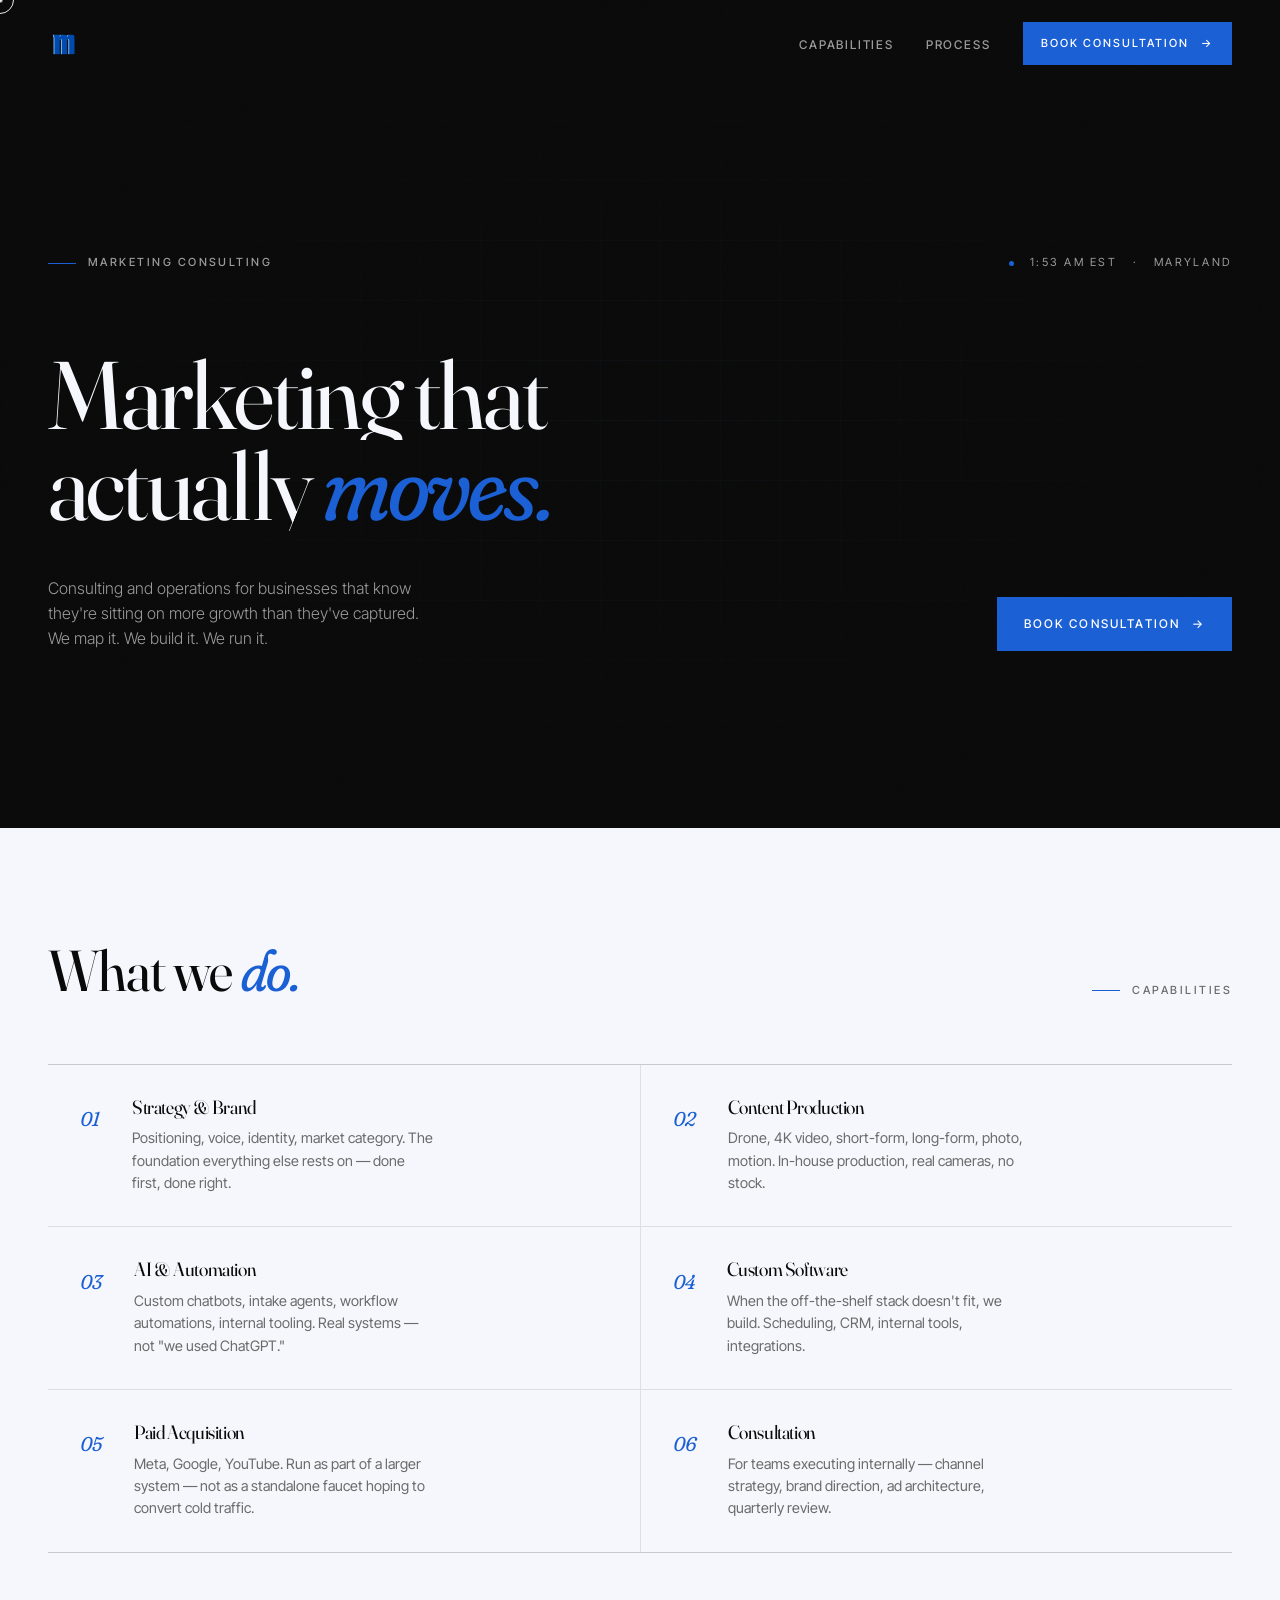
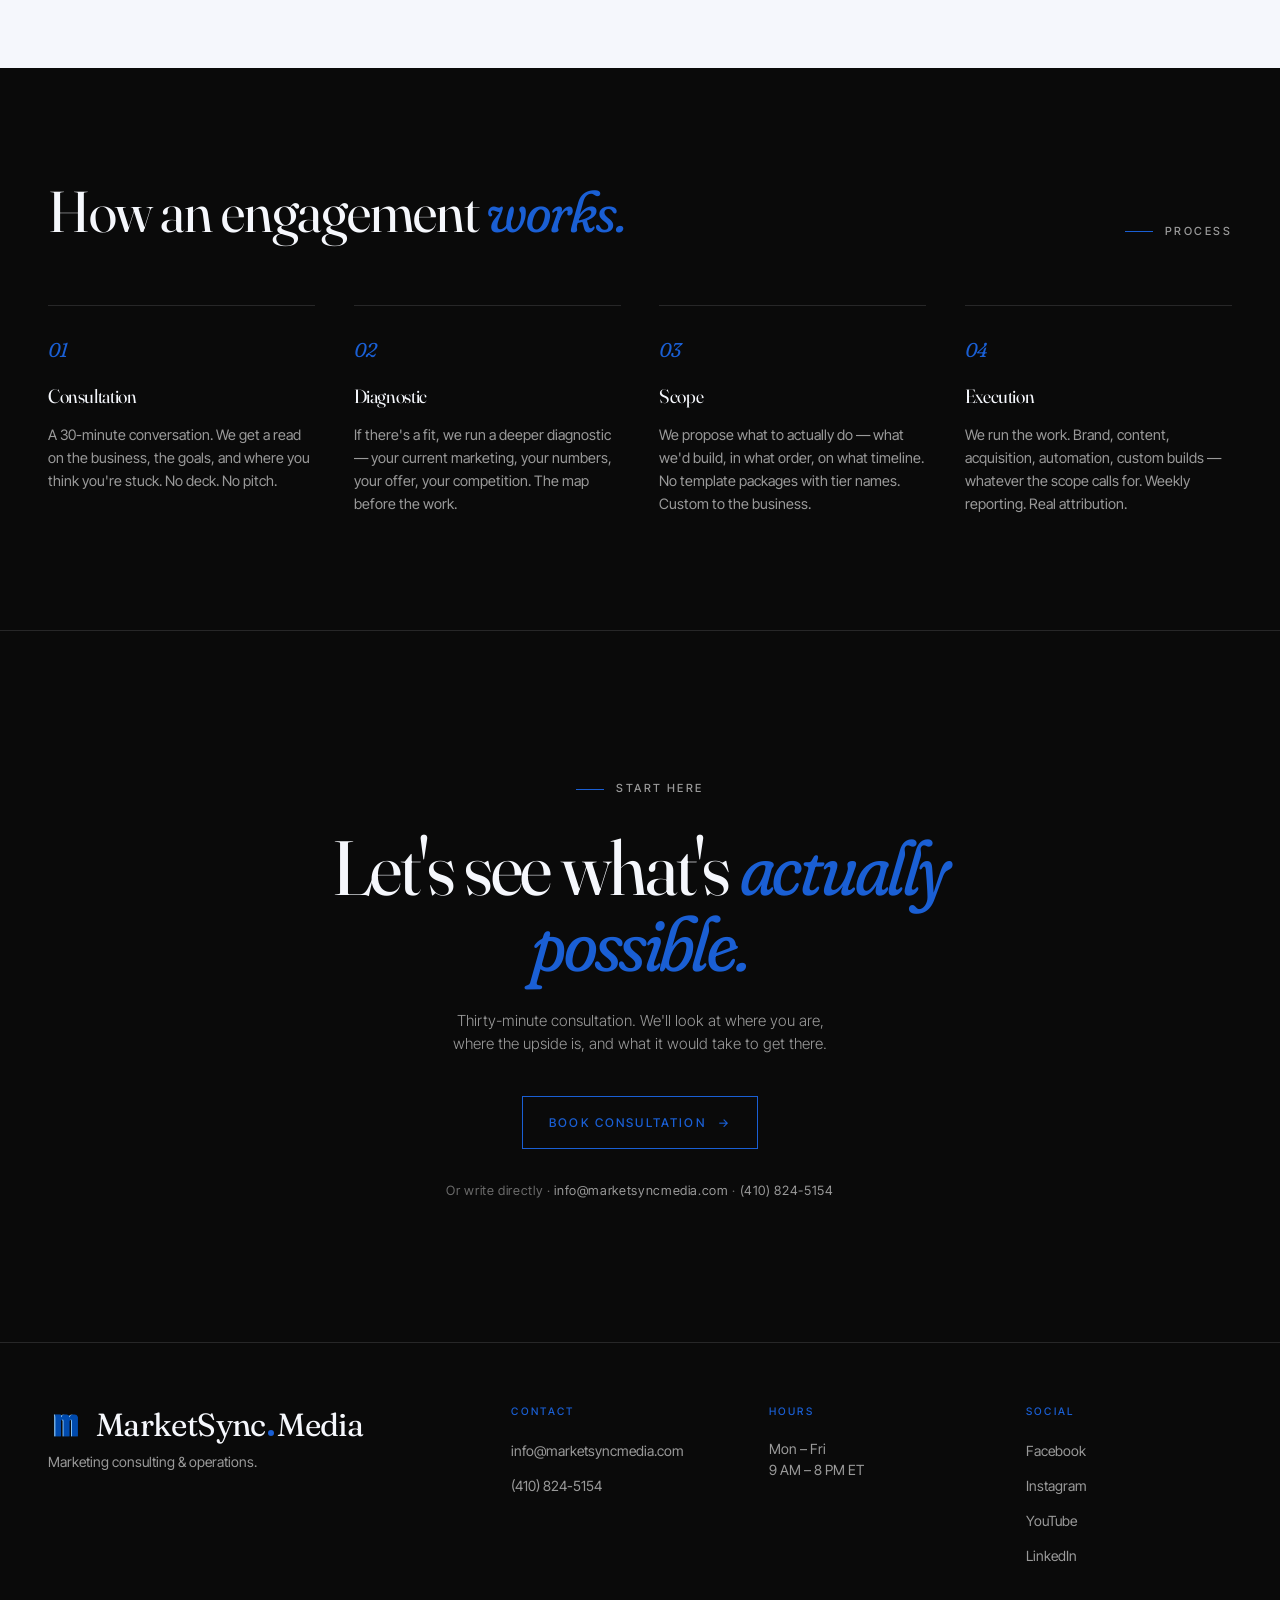
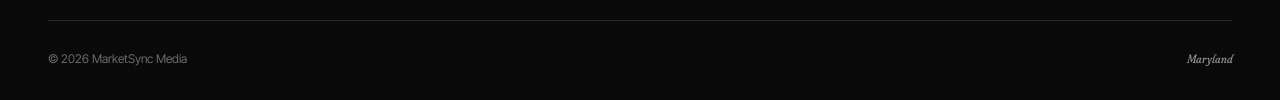
==== index.html @ 50beb219 "Initial commit" ====
<!DOCTYPE html>
<html lang="en">
<head>
  <meta charset="UTF-8">
  <meta name="viewport" content="width=device-width, initial-scale=1.0">
  <title>MarketSync Media — Marketing Consulting</title>
  <meta name="description" content="MarketSync Media — marketing consulting for businesses ready to scale. Brand, content, acquisition, AI systems, and custom builds.">

  <meta property="og:title" content="MarketSync Media">
  <meta property="og:description" content="Marketing consulting for businesses ready to scale.">
  <meta property="og:type" content="website">

  <link rel="icon" type="image/png" href="images/logo-m.png">

  <link rel="stylesheet" href="css/style.css">
</head>
<body>

  <div class="cursor-dot" aria-hidden="true"></div>
  <div class="cursor-ring" aria-hidden="true"></div>
  <div class="grain" aria-hidden="true"></div>

  <nav class="site-nav">
    <a href="index.html" class="nav-wordmark" aria-label="MarketSync Media">
      <img src="images/logo-m.png" alt="" class="nav-logo-mark" width="36" height="36">
    </a>

    <ul class="nav-links">
      <li><a href="#capabilities">Capabilities</a></li>
      <li><a href="#process">Process</a></li>
      <li><a href="book.html" class="btn btn--primary nav-cta">Book Consultation <span class="arrow">→</span></a></li>
    </ul>

    <button class="nav-hamburger" aria-label="Open menu"><span></span><span></span></button>
  </nav>

  <div class="mobile-menu">
    <ul class="mobile-menu-links">
      <li><a href="#capabilities">Capabilities</a></li>
      <li><a href="#process">Process</a></li>
      <li><a href="book.html">Book Consultation</a></li>
    </ul>
    <div class="mobile-menu-footer">
      info@marketsyncmedia.com · (410) 824-5154
    </div>
  </div>

  <!-- ───── HERO ───── -->
  <header class="hero section--ink">
    <div class="hero-grid-bg"></div>

    <div class="container">
      <div class="hero-top">
        <span class="eyebrow"><span class="dash"></span>Marketing Consulting</span>
        <span class="hero-meta">
          <span class="dot"></span>
          <span data-live-time>—</span>
          <span>·</span>
          <span>Maryland</span>
        </span>
      </div>

      <div class="hero-content">
        <h1>
          <span class="line"><span class="line-inner">Marketing that</span></span>
          <span class="line"><span class="line-inner">actually <em>moves.</em></span></span>
        </h1>

        <div class="hero-bottom">
          <p class="hero-lede">
            Consulting and operations for businesses that know they're sitting on more growth than they've captured. We map it. We build it. We run it.
          </p>
          <a href="book.html" class="btn btn--primary">Book Consultation <span class="arrow">→</span></a>
        </div>
      </div>
    </div>
  </header>

  <!-- ───── CAPABILITIES ───── -->
  <section class="section--paper capabilities" id="capabilities">
    <div class="container">
      <div class="cap-head reveal">
        <h2>What we <em>do.</em></h2>
        <span class="eyebrow"><span class="dash"></span>Capabilities</span>
      </div>

      <div class="cap-list-paper reveal-stagger">

        <article class="cap-row-paper">
          <span class="cap-num-paper">01</span>
          <div class="cap-content-paper">
            <h3>Strategy &amp; Brand</h3>
            <p>Positioning, voice, identity, market category. The foundation everything else rests on — done first, done right.</p>
          </div>
        </article>

        <article class="cap-row-paper">
          <span class="cap-num-paper">02</span>
          <div class="cap-content-paper">
            <h3>Content Production</h3>
            <p>Drone, 4K video, short-form, long-form, photo, motion. In-house production, real cameras, no stock.</p>
          </div>
        </article>

        <article class="cap-row-paper">
          <span class="cap-num-paper">03</span>
          <div class="cap-content-paper">
            <h3>AI &amp; Automation</h3>
            <p>Custom chatbots, intake agents, workflow automations, internal tooling. Real systems — not "we used ChatGPT."</p>
          </div>
        </article>

        <article class="cap-row-paper">
          <span class="cap-num-paper">04</span>
          <div class="cap-content-paper">
            <h3>Custom Software</h3>
            <p>When the off-the-shelf stack doesn't fit, we build. Scheduling, CRM, internal tools, integrations.</p>
          </div>
        </article>

        <article class="cap-row-paper">
          <span class="cap-num-paper">05</span>
          <div class="cap-content-paper">
            <h3>Paid Acquisition</h3>
            <p>Meta, Google, YouTube. Run as part of a larger system — not as a standalone faucet hoping to convert cold traffic.</p>
          </div>
        </article>

        <article class="cap-row-paper">
          <span class="cap-num-paper">06</span>
          <div class="cap-content-paper">
            <h3>Consultation</h3>
            <p>For teams executing internally — channel strategy, brand direction, ad architecture, quarterly review.</p>
          </div>
        </article>

      </div>
    </div>
  </section>

  <!-- ───── PROCESS ───── -->
  <section class="section--ink process" id="process">
    <div class="container">
      <div class="proof-head reveal">
        <h2>How an engagement <em>works.</em></h2>
        <span class="eyebrow"><span class="dash"></span>Process</span>
      </div>

      <div class="process-grid reveal-stagger">

        <article class="process-step">
          <span class="process-num">01</span>
          <h3>Consultation</h3>
          <p>A 30-minute conversation. We get a read on the business, the goals, and where you think you're stuck. No deck. No pitch.</p>
        </article>

        <article class="process-step">
          <span class="process-num">02</span>
          <h3>Diagnostic</h3>
          <p>If there's a fit, we run a deeper diagnostic — your current marketing, your numbers, your offer, your competition. The map before the work.</p>
        </article>

        <article class="process-step">
          <span class="process-num">03</span>
          <h3>Scope</h3>
          <p>We propose what to actually do — what we'd build, in what order, on what timeline. No template packages with tier names. Custom to the business.</p>
        </article>

        <article class="process-step">
          <span class="process-num">04</span>
          <h3>Execution</h3>
          <p>We run the work. Brand, content, acquisition, automation, custom builds — whatever the scope calls for. Weekly reporting. Real attribution.</p>
        </article>

      </div>
    </div>
  </section>

  <!-- ───── CLOSING CTA ───── -->
  <section class="section--ink closing">
    <div class="container reveal">
      <div class="closing-eyebrow">
        <span class="eyebrow"><span class="dash"></span>Start Here</span>
      </div>
      <h2>Let's see what's <em>actually possible.</em></h2>
      <p>Thirty-minute consultation. We'll look at where you are, where the upside is, and what it would take to get there.</p>
      <a href="book.html" class="btn btn--ghost">Book Consultation <span class="arrow">→</span></a>
      <div class="closing-meta">
        Or write directly · <a href="mailto:info@marketsyncmedia.com">info@marketsyncmedia.com</a> · <a href="tel:+14108245154">(410) 824-5154</a>
      </div>
    </div>
  </section>

  <!-- ───── FOOTER ───── -->
  <footer class="site-footer">
    <div class="container">
      <div class="footer-grid">
        <div class="footer-col">
          <div class="footer-brand">
            <img src="images/logo-m.png" alt="" class="footer-logo-mark" width="36" height="36">
            <div class="footer-name">MarketSync<span class="dot"></span>Media</div>
          </div>
          <p class="footer-tag">Marketing consulting &amp; operations.</p>
        </div>

        <div class="footer-col">
          <h4>Contact</h4>
          <ul>
            <li><a href="mailto:info@marketsyncmedia.com">info@marketsyncmedia.com</a></li>
            <li><a href="tel:+14108245154">(410) 824-5154</a></li>
          </ul>
        </div>

        <div class="footer-col">
          <h4>Hours</h4>
          <ul>
            <li><p>Mon – Fri<br>9 AM – 8 PM ET</p></li>
          </ul>
        </div>

        <div class="footer-col">
          <h4>Social</h4>
          <ul>
            <li><a href="https://www.facebook.com/MarketSyncMedia" target="_blank" rel="noopener">Facebook</a></li>
            <li><a href="http://instagram.com/marketsyncmedia/" target="_blank" rel="noopener">Instagram</a></li>
            <li><a href="https://www.youtube.com/@MarketSync" target="_blank" rel="noopener">YouTube</a></li>
            <li><a href="https://www.linkedin.com/company/marketsync-media" target="_blank" rel="noopener">LinkedIn</a></li>
          </ul>
        </div>
      </div>

      <div class="footer-bottom">
        <div>© 2026 MarketSync Media</div>
        <div class="right">Maryland</div>
      </div>
    </div>
  </footer>

  <script src="js/main.js"></script>
</body>
</html>
---- css/style.css ----
@import url('https://fonts.googleapis.com/css2?family=Fraunces:ital,opsz,wght@0,9..144,300..700;1,9..144,300..700&family=Inter+Tight:wght@300;400;500;600&display=swap');

:root {
  --ink: #0a0a0a;
  --ink-soft: #0f1628;
  --paper: #f5f7fc;
  --bone: #e3eaf5;
  --accent: #1a5fd4;
  --accent-bright: #6eb5ff;
  --accent-deep: #0d2d6b;
  --text-inverse: #f5f7fc;
  --text-muted: #9a9a9a;
  --text-soft: #6b6b6b;
  --line: rgba(245, 247, 252, 0.12);
  --line-paper: rgba(15, 15, 15, 0.1);

  --font-display: 'Fraunces', serif;
  --font-body: 'Inter Tight', system-ui, sans-serif;

  --ease: cubic-bezier(0.16, 1, 0.3, 1);
  --ease-smooth: cubic-bezier(0.25, 1, 0.5, 1);

  --container: 1320px;
}

*, *::before, *::after {
  box-sizing: border-box;
  margin: 0;
  padding: 0;
}

html {
  scroll-behavior: smooth;
}

body {
  background:
    radial-gradient(1200px 700px at 15% -10%, rgba(110, 181, 255, 0.16), transparent 60%),
    radial-gradient(900px 600px at 85% 0%, rgba(26, 95, 212, 0.14), transparent 55%),
    linear-gradient(180deg, var(--ink) 0%, var(--ink-soft) 100%);
  color: var(--text-inverse);
  font-family: var(--font-body);
  font-weight: 400;
  font-size: 1rem;
  line-height: 1.6;
  -webkit-font-smoothing: antialiased;
  -moz-osx-font-smoothing: grayscale;
  overflow-x: hidden;
  cursor: none;
}

body.is-menu-open {
  overflow: hidden;
}

button {
  background: none;
  border: none;
  font-family: inherit;
  cursor: none;
  color: inherit;
}

a {
  color: inherit;
  text-decoration: none;
  cursor: none;
}

/* ─── CUSTOM CURSOR ─── */
.cursor-dot, .cursor-ring {
  position: fixed;
  top: 0;
  left: 0;
  pointer-events: none;
  z-index: 9999;
  border-radius: 50%;
  transform: translate(-50%, -50%);
  mix-blend-mode: difference;
}

.cursor-dot {
  width: 5px;
  height: 5px;
  background: var(--paper);
  transition: width 0.2s var(--ease-smooth), height 0.2s var(--ease-smooth);
}

.cursor-ring {
  width: 28px;
  height: 28px;
  border: 1px solid var(--paper);
  transition: width 0.4s var(--ease), height 0.4s var(--ease), transform 0.1s var(--ease-smooth);
}

.cursor-ring.is-hover {
  width: 52px;
  height: 52px;
  border-color: var(--accent);
}

.cursor-dot.is-hover {
  width: 0;
  height: 0;
}

@media (max-width: 968px) {
  .cursor-dot, .cursor-ring { display: none; }
  body, button, a { cursor: auto; }
}

/* ─── GRAIN ─── */
.grain {
  position: fixed;
  inset: 0;
  pointer-events: none;
  z-index: 9000;
  opacity: 0.04;
  mix-blend-mode: overlay;
  background-image: url("data:image/svg+xml,%3Csvg viewBox='0 0 400 400' xmlns='http://www.w3.org/2000/svg'%3E%3Cfilter id='n'%3E%3CfeTurbulence type='fractalNoise' baseFrequency='0.95' numOctaves='2' stitchTiles='stitch'/%3E%3C/filter%3E%3Crect width='100%25' height='100%25' filter='url(%23n)'/%3E%3C/svg%3E");
}

/* ─── TYPOGRAPHY ─── */
h1, h2, h3, h4 {
  font-family: var(--font-display);
  font-weight: 400;
  line-height: 0.98;
  letter-spacing: -0.02em;
  font-variation-settings: "opsz" 144;
}

.eyebrow {
  font-family: var(--font-body);
  font-size: 0.7rem;
  font-weight: 500;
  letter-spacing: 0.22em;
  text-transform: uppercase;
  color: var(--text-muted);
  display: inline-flex;
  align-items: center;
  gap: 0.75rem;
}

.eyebrow .dash {
  width: 28px;
  height: 1px;
  background: var(--accent);
}

.section--paper .eyebrow { color: var(--text-soft); }

.italic {
  font-style: italic;
  font-variation-settings: "opsz" 144, "SOFT" 100;
}

.accent { color: var(--accent); }

/* ─── LAYOUT ─── */
.container {
  width: 100%;
  max-width: var(--container);
  margin: 0 auto;
  padding: 0 clamp(1.5rem, 4vw, 3rem);
}

section {
  padding: clamp(4rem, 8vw, 8rem) 0;
}

.section--ink { background: var(--ink); color: var(--text-inverse); }
.section--paper { background: var(--paper); color: var(--ink); }

/* ─── BUTTONS ─── */
.btn {
  display: inline-flex;
  align-items: center;
  gap: 0.75rem;
  padding: 1rem 1.6rem;
  font-family: var(--font-body);
  font-size: 0.75rem;
  font-weight: 500;
  letter-spacing: 0.18em;
  text-transform: uppercase;
  border: 1px solid transparent;
  position: relative;
  overflow: hidden;
  transition: color 0.4s var(--ease-smooth);
  white-space: nowrap;
}

.btn::before, .btn::after {
  content: '';
  position: absolute;
  inset: 0;
  z-index: -1;
  transition: transform 0.5s var(--ease);
}

.btn::before { background: var(--paper); transform: translateY(0); }
.btn::after { background: var(--accent); transform: translateY(101%); }

.btn:hover::before { transform: translateY(-101%); }
.btn:hover::after { transform: translateY(0); }

.btn--primary::before,
.btn--primary::after,
.btn--ghost::before,
.btn--ghost::after {
  display: none;
}

.btn--primary {
  background: #1a5fd4;
  color: #fff;
  border-color: transparent;
  transition: background 0.35s var(--ease-smooth), color 0.35s var(--ease-smooth);
}

.btn--primary:hover {
  background: #6eb5ff;
  color: #fff;
}

.btn--ghost {
  border: 1px solid #1a5fd4;
  color: #1a5fd4;
  background: transparent;
  transition: border-color 0.35s var(--ease-smooth), color 0.35s var(--ease-smooth);
}

.btn--ghost:hover {
  border-color: #6eb5ff;
  color: #6eb5ff;
}

.btn .arrow {
  display: inline-block;
  transition: transform 0.4s var(--ease-smooth);
}

.btn:hover .arrow { transform: translateX(3px); }

.text-link {
  display: inline-flex;
  align-items: center;
  gap: 0.5rem;
  font-size: 0.8125rem;
  font-weight: 500;
  letter-spacing: 0.1em;
  text-transform: uppercase;
  border-bottom: 1px solid currentColor;
  padding-bottom: 0.25rem;
  transition: color 0.3s, gap 0.3s var(--ease-smooth);
}

.text-link:hover { color: var(--accent); gap: 0.875rem; }

/* ─── NAV ─── */
.site-nav {
  position: fixed;
  top: 0;
  left: 0;
  right: 0;
  z-index: 1000;
  padding: 1.4rem clamp(1.5rem, 4vw, 3rem);
  display: flex;
  align-items: center;
  justify-content: space-between;
  transition: background 0.5s var(--ease-smooth), backdrop-filter 0.5s, padding 0.4s var(--ease-smooth), border-color 0.5s;
  border-bottom: 1px solid transparent;
}

.site-nav.is-scrolled {
  background: rgba(10, 10, 10, 0.78);
  backdrop-filter: blur(18px) saturate(140%);
  -webkit-backdrop-filter: blur(18px) saturate(140%);
  padding: 0.85rem clamp(1.5rem, 4vw, 3rem);
  border-bottom-color: var(--line);
}

.nav-wordmark {
  display: flex;
  align-items: center;
  flex-shrink: 0;
}

.nav-logo-mark {
  display: block;
  height: 32px;
  width: auto;
}

.nav-links {
  display: flex;
  align-items: center;
  gap: 2rem;
  list-style: none;
}

.nav-links a:not(.btn) {
  font-size: 0.75rem;
  font-weight: 500;
  letter-spacing: 0.15em;
  text-transform: uppercase;
  color: var(--text-muted);
  position: relative;
  padding: 0.5rem 0;
  transition: color 0.3s;
}

.nav-links a:not(.btn)::after {
  content: '';
  position: absolute;
  bottom: 0;
  left: 0;
  width: 0;
  height: 1px;
  background: var(--accent);
  transition: width 0.4s var(--ease-smooth);
}

.nav-links a:not(.btn):hover { color: var(--paper); }
.nav-links a:not(.btn):hover::after { width: 100%; }

.nav-cta { padding: 0.7rem 1.1rem; font-size: 0.7rem; }

.nav-hamburger {
  display: none;
  width: 32px;
  height: 32px;
  position: relative;
  z-index: 1100;
}

.nav-hamburger span {
  position: absolute;
  left: 6px;
  right: 6px;
  height: 1px;
  background: var(--paper);
  transition: transform 0.4s var(--ease), opacity 0.3s;
}

.nav-hamburger span:nth-child(1) { top: 12px; }
.nav-hamburger span:nth-child(2) { top: 20px; }

body.is-menu-open .nav-hamburger span:nth-child(1) {
  transform: translateY(4px) rotate(45deg);
}
body.is-menu-open .nav-hamburger span:nth-child(2) {
  transform: translateY(-4px) rotate(-45deg);
}

.mobile-menu {
  position: fixed;
  inset: 0;
  background: var(--ink);
  z-index: 1050;
  display: flex;
  flex-direction: column;
  justify-content: center;
  padding: clamp(2rem, 6vw, 4rem);
  transform: translateY(-100%);
  transition: transform 0.7s var(--ease);
}

body.is-menu-open .mobile-menu { transform: translateY(0); }

.mobile-menu-links {
  list-style: none;
  display: flex;
  flex-direction: column;
  gap: 1.25rem;
}

.mobile-menu-links a {
  font-family: var(--font-display);
  font-size: clamp(2.25rem, 9vw, 4.5rem);
  line-height: 1;
  letter-spacing: -0.03em;
  color: var(--paper);
  transition: color 0.4s;
}

.mobile-menu-links a:hover { color: var(--accent); }

.mobile-menu-footer {
  margin-top: auto;
  padding-top: 2rem;
  border-top: 1px solid var(--line);
  font-size: 0.85rem;
  color: var(--text-muted);
}

@media (max-width: 868px) {
  .nav-links { display: none; }
  .nav-hamburger { display: block; }
}

/* ════════════════════════════════════════════════
   HERO — small, precise, institutional
   ════════════════════════════════════════════════ */
.hero {
  min-height: 92vh;
  display: flex;
  flex-direction: column;
  justify-content: center;
  position: relative;
  padding: clamp(8rem, 14vw, 12rem) 0 clamp(4rem, 8vw, 8rem);
  overflow: hidden;
}

.hero-grid-bg {
  position: absolute;
  inset: 0;
  background-image:
    linear-gradient(to right, rgba(26, 95, 212, 0.05) 1px, transparent 1px),
    linear-gradient(to bottom, rgba(110, 181, 255, 0.04) 1px, transparent 1px);
  background-size: 60px 60px;
  pointer-events: none;
  mask-image: radial-gradient(ellipse at center, black 0%, transparent 75%);
}

.hero-top {
  display: flex;
  align-items: center;
  justify-content: space-between;
  margin-bottom: clamp(3rem, 6vw, 5rem);
  flex-wrap: wrap;
  gap: 1rem;
  position: relative;
  z-index: 2;
}

.hero-meta {
  font-size: 0.7rem;
  letter-spacing: 0.2em;
  text-transform: uppercase;
  color: var(--text-muted);
  display: flex;
  align-items: center;
  gap: 1rem;
}

.hero-meta .dot {
  width: 5px;
  height: 5px;
  background: var(--accent);
  border-radius: 50%;
  animation: pulse 2.4s var(--ease) infinite;
}

@keyframes pulse {
  0%, 100% { opacity: 1; transform: scale(1); }
  50% { opacity: 0.4; transform: scale(0.7); }
}

.hero-content {
  position: relative;
  z-index: 2;
}

.hero h1 {
  font-size: clamp(2.5rem, 7.5vw, 7.5rem);
  line-height: 0.95;
  letter-spacing: -0.03em;
  font-weight: 400;
  margin-bottom: clamp(2rem, 3.5vw, 3rem);
  max-width: 20ch;
}

.hero h1 .line { display: block; overflow: hidden; }
.hero h1 .line-inner {
  display: block;
  transform: translateY(110%);
  animation: rise 1.1s var(--ease) forwards;
}

.hero h1 .line:nth-child(1) .line-inner { animation-delay: 0.1s; }
.hero h1 .line:nth-child(2) .line-inner { animation-delay: 0.22s; }

@keyframes rise {
  to { transform: translateY(0); }
}

.hero h1 em {
  font-style: italic;
  color: var(--accent);
  font-variation-settings: "opsz" 144, "SOFT" 100;
}

.hero-bottom {
  display: grid;
  grid-template-columns: 1fr auto;
  gap: clamp(2rem, 5vw, 5rem);
  align-items: end;
  margin-top: clamp(2rem, 3vw, 3rem);
  opacity: 0;
  animation: fadeIn 1s var(--ease-smooth) 0.6s forwards;
}

@keyframes fadeIn { to { opacity: 1; } }

.hero-lede {
  font-size: clamp(1rem, 1.1vw, 1.15rem);
  line-height: 1.55;
  color: var(--text-muted);
  max-width: 44ch;
  font-weight: 300;
}

@media (max-width: 768px) {
  .hero-bottom { grid-template-columns: 1fr; }
}

.hero-side {
  position: absolute;
  right: clamp(1rem, 3vw, 2rem);
  bottom: 2rem;
  font-size: 0.65rem;
  letter-spacing: 0.3em;
  text-transform: uppercase;
  color: var(--text-soft);
  writing-mode: vertical-rl;
  transform: rotate(180deg);
}

@media (max-width: 968px) {
  .hero-side { display: none; }
}

/* ════════════════════════════════════════════════
   CLIENT STRIP (Marquee of real names)
   ════════════════════════════════════════════════ */
.client-strip {
  border-top: 1px solid var(--line);
  border-bottom: 1px solid var(--line);
  padding: 1.5rem 0;
  overflow: hidden;
  background: var(--ink);
}

.client-strip-inner {
  display: flex;
  align-items: center;
  gap: 4rem;
  padding-left: 4rem;
}

.client-strip-label {
  font-size: 0.65rem;
  letter-spacing: 0.25em;
  text-transform: uppercase;
  color: var(--text-soft);
  white-space: nowrap;
  flex-shrink: 0;
}

.client-marquee {
  overflow: hidden;
  flex: 1;
}

.client-marquee-track {
  display: flex;
  gap: 3rem;
  white-space: nowrap;
  animation: scroll 45s linear infinite;
  font-family: var(--font-display);
  font-size: clamp(1.1rem, 1.6vw, 1.5rem);
  letter-spacing: -0.01em;
  color: var(--text-muted);
}

.client-marquee-track .item {
  display: inline-flex;
  align-items: center;
  gap: 3rem;
}

.client-marquee-track .sep {
  width: 5px;
  height: 5px;
  background: var(--accent);
  border-radius: 50%;
  flex-shrink: 0;
}

@keyframes scroll {
  from { transform: translateX(0); }
  to { transform: translateX(-50%); }
}

/* ════════════════════════════════════════════════
   PROOF — 3 stat tiles
   ════════════════════════════════════════════════ */
.proof {
  padding: clamp(5rem, 9vw, 9rem) 0;
}

.proof-head {
  display: grid;
  grid-template-columns: 1fr auto;
  gap: 2rem;
  align-items: end;
  margin-bottom: clamp(3rem, 5vw, 4.5rem);
}

.proof-head h2 {
  font-size: clamp(2rem, 4.5vw, 4rem);
  max-width: 18ch;
  line-height: 1;
}

.proof-head h2 em {
  font-style: italic;
  color: var(--accent);
  font-variation-settings: "opsz" 144, "SOFT" 100;
}

.proof-grid {
  display: grid;
  grid-template-columns: repeat(3, 1fr);
  gap: 1px;
  background: var(--line);
  border-top: 1px solid var(--line);
  border-bottom: 1px solid var(--line);
}

.proof-tile {
  background: var(--ink);
  padding: clamp(2rem, 3vw, 2.75rem);
  position: relative;
  overflow: hidden;
  transition: background 0.5s var(--ease-smooth);
  min-height: 280px;
  display: flex;
  flex-direction: column;
}

.proof-tile::before {
  content: '';
  position: absolute;
  inset: 0;
  background: linear-gradient(160deg, transparent 0%, rgba(26, 95, 212, 0.06) 100%);
  opacity: 0;
  transition: opacity 0.5s var(--ease-smooth);
}

.proof-tile:hover::before { opacity: 1; }

.proof-tile-eyebrow {
  font-size: 0.7rem;
  letter-spacing: 0.2em;
  text-transform: uppercase;
  color: var(--text-muted);
  margin-bottom: 1.5rem;
}

.proof-tile-eyebrow .num {
  color: var(--accent);
  margin-right: 0.5rem;
}

.proof-stat {
  font-family: var(--font-display);
  font-size: clamp(3rem, 5.5vw, 5rem);
  line-height: 0.95;
  letter-spacing: -0.035em;
  margin-bottom: 0.5rem;
  font-weight: 400;
  font-variation-settings: "opsz" 144;
}

.proof-stat em {
  font-style: italic;
  color: var(--accent);
  font-variation-settings: "opsz" 144, "SOFT" 100;
}

.proof-stat-label {
  font-size: 0.7rem;
  letter-spacing: 0.18em;
  text-transform: uppercase;
  color: var(--text-soft);
  margin-bottom: auto;
  padding-bottom: 2rem;
}

.proof-tile-meta {
  border-top: 1px solid var(--line);
  padding-top: 1.25rem;
  font-size: 0.8125rem;
  color: var(--text-muted);
  line-height: 1.5;
}

.proof-tile-meta strong {
  display: block;
  color: var(--paper);
  font-weight: 500;
  margin-bottom: 0.15rem;
}

@media (max-width: 968px) {
  .proof-grid { grid-template-columns: 1fr; }
}

/* ════════════════════════════════════════════════
   PRINCIPLES (Why us — 3 bullets)
   ════════════════════════════════════════════════ */
.principles {
  padding: clamp(5rem, 9vw, 9rem) 0;
}

.principles-head {
  margin-bottom: clamp(3rem, 5vw, 4.5rem);
}

.principles-head h2 {
  font-size: clamp(2rem, 4.5vw, 4rem);
  max-width: 22ch;
  margin-top: 1.5rem;
  color: var(--ink);
}

.principles-head h2 em {
  font-style: italic;
  color: var(--accent);
  font-variation-settings: "opsz" 144, "SOFT" 100;
}

.principles-grid {
  display: grid;
  grid-template-columns: repeat(3, 1fr);
  gap: clamp(2rem, 4vw, 4rem);
}

.principle {
  border-top: 1px solid var(--line-paper);
  padding-top: 1.75rem;
  position: relative;
}

.principle-num {
  font-family: var(--font-display);
  font-style: italic;
  font-size: 1rem;
  color: var(--accent);
  margin-bottom: 1.25rem;
  font-variation-settings: "opsz" 144, "SOFT" 100;
}

.principle h3 {
  font-size: clamp(1.25rem, 1.7vw, 1.6rem);
  line-height: 1.1;
  letter-spacing: -0.01em;
  margin-bottom: 1rem;
  color: var(--ink);
}

.principle p {
  font-size: 0.95rem;
  line-height: 1.6;
  color: var(--text-soft);
}

@media (max-width: 868px) {
  .principles-grid { grid-template-columns: 1fr; gap: 2.5rem; }
}

/* ════════════════════════════════════════════════
   CAPABILITIES (Services — 6 items)
   ════════════════════════════════════════════════ */
.capabilities {
  padding: clamp(5rem, 9vw, 9rem) 0;
}

.cap-head {
  display: grid;
  grid-template-columns: 1fr auto;
  gap: 2rem;
  align-items: end;
  margin-bottom: clamp(3rem, 5vw, 4.5rem);
}

.cap-head h2 {
  font-size: clamp(2rem, 4.5vw, 4rem);
  max-width: 18ch;
}

.cap-head h2 em {
  font-style: italic;
  color: var(--accent);
  font-variation-settings: "opsz" 144, "SOFT" 100;
}

.cap-list {
  display: grid;
  grid-template-columns: repeat(2, 1fr);
  gap: 1px;
  background: var(--line);
  border-top: 1px solid var(--line);
  border-bottom: 1px solid var(--line);
}

.cap-row {
  background: var(--ink);
  padding: clamp(1.5rem, 2.5vw, 2.25rem);
  display: grid;
  grid-template-columns: auto 1fr;
  gap: clamp(1.5rem, 2.5vw, 2.25rem);
  align-items: start;
  transition: background 0.5s var(--ease-smooth);
}

.cap-row:hover { background: var(--ink-soft); }

.cap-num {
  font-family: var(--font-display);
  font-style: italic;
  font-size: 1rem;
  color: var(--accent);
  padding-top: 0.4rem;
  font-variation-settings: "opsz" 144, "SOFT" 100;
}

.cap-content h3 {
  font-size: clamp(1.15rem, 1.5vw, 1.4rem);
  line-height: 1.1;
  margin-bottom: 0.6rem;
}

.cap-content p {
  font-size: 0.9rem;
  line-height: 1.55;
  color: var(--text-muted);
  max-width: 38ch;
}

@media (max-width: 768px) {
  .cap-list { grid-template-columns: 1fr; }
}

/* ════════════════════════════════════════════════
   CLOSING CTA
   ════════════════════════════════════════════════ */
.closing {
  padding: clamp(6rem, 11vw, 11rem) 0;
  text-align: center;
  border-top: 1px solid var(--line);
}

.closing-eyebrow {
  margin-bottom: 2rem;
}

.closing h2 {
  font-size: clamp(2.25rem, 6vw, 5.5rem);
  line-height: 0.98;
  letter-spacing: -0.03em;
  margin-bottom: 1.75rem;
  max-width: 18ch;
  margin-left: auto;
  margin-right: auto;
}

.closing h2 em {
  font-style: italic;
  color: var(--accent);
  font-variation-settings: "opsz" 144, "SOFT" 100;
}

.closing p {
  font-size: clamp(0.95rem, 1.1vw, 1.1rem);
  color: var(--text-muted);
  margin-bottom: 2.5rem;
  max-width: 44ch;
  margin-left: auto;
  margin-right: auto;
  line-height: 1.55;
  font-weight: 300;
}

.closing-meta {
  margin-top: 2rem;
  font-size: 0.8rem;
  color: var(--text-soft);
  letter-spacing: 0.05em;
}

.closing-meta a {
  color: var(--text-muted);
  border-bottom: 1px solid transparent;
  transition: color 0.3s, border-color 0.3s;
}

.closing-meta a:hover { color: var(--accent); border-color: var(--accent); }

/* ════════════════════════════════════════════════
   FOOTER
   ════════════════════════════════════════════════ */
.site-footer {
  background: var(--ink);
  border-top: 1px solid var(--line);
  padding: clamp(3rem, 5vw, 4.5rem) 0 2rem;
}

.footer-grid {
  display: grid;
  grid-template-columns: 2fr 1fr 1fr 1fr;
  gap: clamp(2rem, 4vw, 4rem);
  margin-bottom: clamp(2rem, 4vw, 3.5rem);
}

.footer-col h4 {
  font-family: var(--font-body);
  font-size: 0.65rem;
  font-weight: 500;
  letter-spacing: 0.22em;
  text-transform: uppercase;
  color: var(--accent);
  margin-bottom: 1.25rem;
}

.footer-col ul { list-style: none; display: flex; flex-direction: column; gap: 0.6rem; }

.footer-col a, .footer-col p {
  color: var(--text-muted);
  font-size: 0.875rem;
  line-height: 1.5;
  transition: color 0.3s;
}

.footer-col a:hover { color: var(--accent); }

.footer-brand {
  display: flex;
  align-items: center;
  gap: 0.75rem;
  margin-bottom: 0.5rem;
}

.footer-logo-mark {
  height: 36px;
  width: auto;
  flex-shrink: 0;
}

.footer-name {
  font-family: var(--font-display);
  font-size: clamp(1.5rem, 2.5vw, 2.2rem);
  line-height: 1;
  letter-spacing: -0.02em;
}

.footer-name .dot {
  display: inline-block;
  width: 6px;
  height: 6px;
  background: var(--accent);
  border-radius: 50%;
  margin: 0 0.2rem 0 0.15rem;
}

.footer-tag {
  font-size: 0.8rem;
  color: var(--text-soft);
  margin-top: 0;
  max-width: 30ch;
  line-height: 1.5;
}

.footer-bottom {
  display: grid;
  grid-template-columns: 1fr 1fr;
  gap: 1rem;
  padding-top: 1.75rem;
  border-top: 1px solid var(--line);
  font-size: 0.75rem;
  color: var(--text-soft);
  align-items: center;
}

.footer-bottom .right {
  text-align: right;
  font-style: italic;
  color: var(--text-muted);
  font-family: var(--font-display);
  font-variation-settings: "opsz" 144, "SOFT" 100;
}

@media (max-width: 868px) {
  .footer-grid { grid-template-columns: 1fr 1fr; }
}

@media (max-width: 580px) {
  .footer-grid { grid-template-columns: 1fr; }
  .footer-bottom { grid-template-columns: 1fr; }
  .footer-bottom .right { text-align: left; }
}

/* ─── REVEAL ─── */
.reveal {
  opacity: 0;
  transform: translateY(24px);
  transition: opacity 1s var(--ease-smooth), transform 1s var(--ease-smooth);
}

.reveal.is-visible {
  opacity: 1;
  transform: translateY(0);
}

.reveal-stagger > * {
  opacity: 0;
  transform: translateY(20px);
  transition: opacity 0.8s var(--ease-smooth), transform 0.8s var(--ease-smooth);
}

.reveal-stagger.is-visible > *:nth-child(1) { transition-delay: 0.05s; }
.reveal-stagger.is-visible > *:nth-child(2) { transition-delay: 0.15s; }
.reveal-stagger.is-visible > *:nth-child(3) { transition-delay: 0.25s; }
.reveal-stagger.is-visible > *:nth-child(4) { transition-delay: 0.35s; }
.reveal-stagger.is-visible > *:nth-child(5) { transition-delay: 0.45s; }
.reveal-stagger.is-visible > *:nth-child(6) { transition-delay: 0.55s; }

.reveal-stagger.is-visible > * {
  opacity: 1;
  transform: translateY(0);
}

::selection { background: var(--accent); color: var(--ink); }

/* ════════════════════════════════════════════════
   CAPABILITIES — PAPER VARIANT
   ════════════════════════════════════════════════ */
.cap-list-paper {
  display: grid;
  grid-template-columns: repeat(2, 1fr);
  gap: 1px;
  background: var(--line-paper);
  border-top: 1px solid var(--line-paper);
  border-bottom: 1px solid var(--line-paper);
}

.cap-row-paper {
  background: var(--paper);
  padding: clamp(1.5rem, 2.5vw, 2.25rem);
  display: grid;
  grid-template-columns: auto 1fr;
  gap: clamp(1.5rem, 2.5vw, 2.25rem);
  align-items: start;
  transition: background 0.5s var(--ease-smooth);
}

.cap-row-paper:hover { background: var(--bone); }

.cap-num-paper {
  font-family: var(--font-display);
  font-style: italic;
  font-size: 1.25rem;
  color: var(--accent);
  padding-top: 0.4rem;
  font-variation-settings: "opsz" 144, "SOFT" 100;
}

.cap-content-paper h3 {
  font-size: clamp(1.15rem, 1.5vw, 1.4rem);
  line-height: 1.1;
  margin-bottom: 0.6rem;
  color: var(--ink);
}

.cap-content-paper p {
  font-size: 0.9rem;
  line-height: 1.55;
  color: var(--text-soft);
  max-width: 38ch;
}

@media (max-width: 768px) {
  .cap-list-paper { grid-template-columns: 1fr; }
}

/* ════════════════════════════════════════════════
   PROCESS
   ════════════════════════════════════════════════ */
.process { padding: clamp(5rem, 9vw, 9rem) 0; }

.process-grid {
  display: grid;
  grid-template-columns: repeat(4, 1fr);
  gap: clamp(2rem, 3vw, 3rem);
}

.process-step {
  border-top: 1px solid var(--line);
  padding-top: 1.75rem;
}

.process-num {
  font-family: var(--font-display);
  font-style: italic;
  font-size: 1.25rem;
  color: var(--accent);
  margin-bottom: 1.25rem;
  display: block;
  font-variation-settings: "opsz" 144, "SOFT" 100;
}

.process-step h3 {
  font-size: clamp(1.15rem, 1.5vw, 1.4rem);
  line-height: 1.1;
  margin-bottom: 1rem;
  color: var(--text-inverse);
}

.process-step p {
  font-size: 0.9rem;
  line-height: 1.6;
  color: var(--text-muted);
}

@media (max-width: 968px) {
  .process-grid { grid-template-columns: repeat(2, 1fr); gap: 2.5rem; }
}
@media (max-width: 580px) {
  .process-grid { grid-template-columns: 1fr; }
}
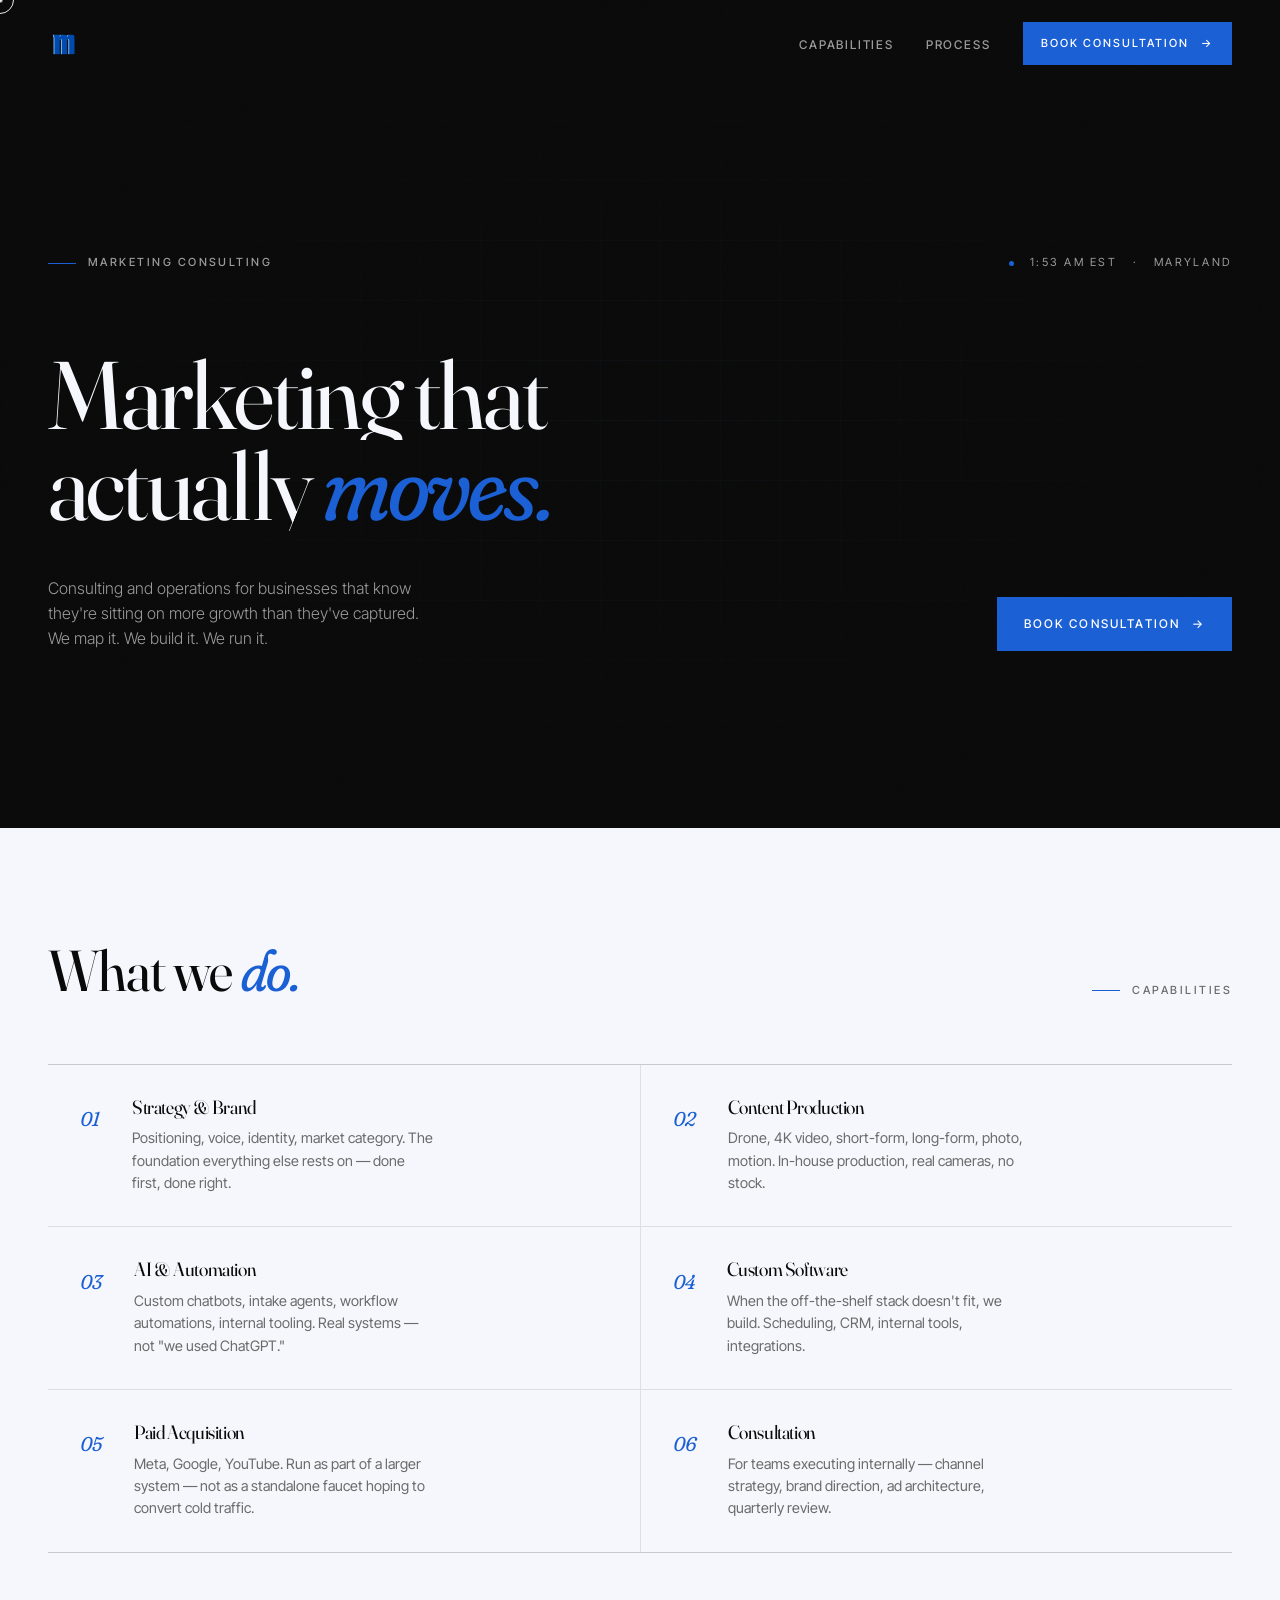
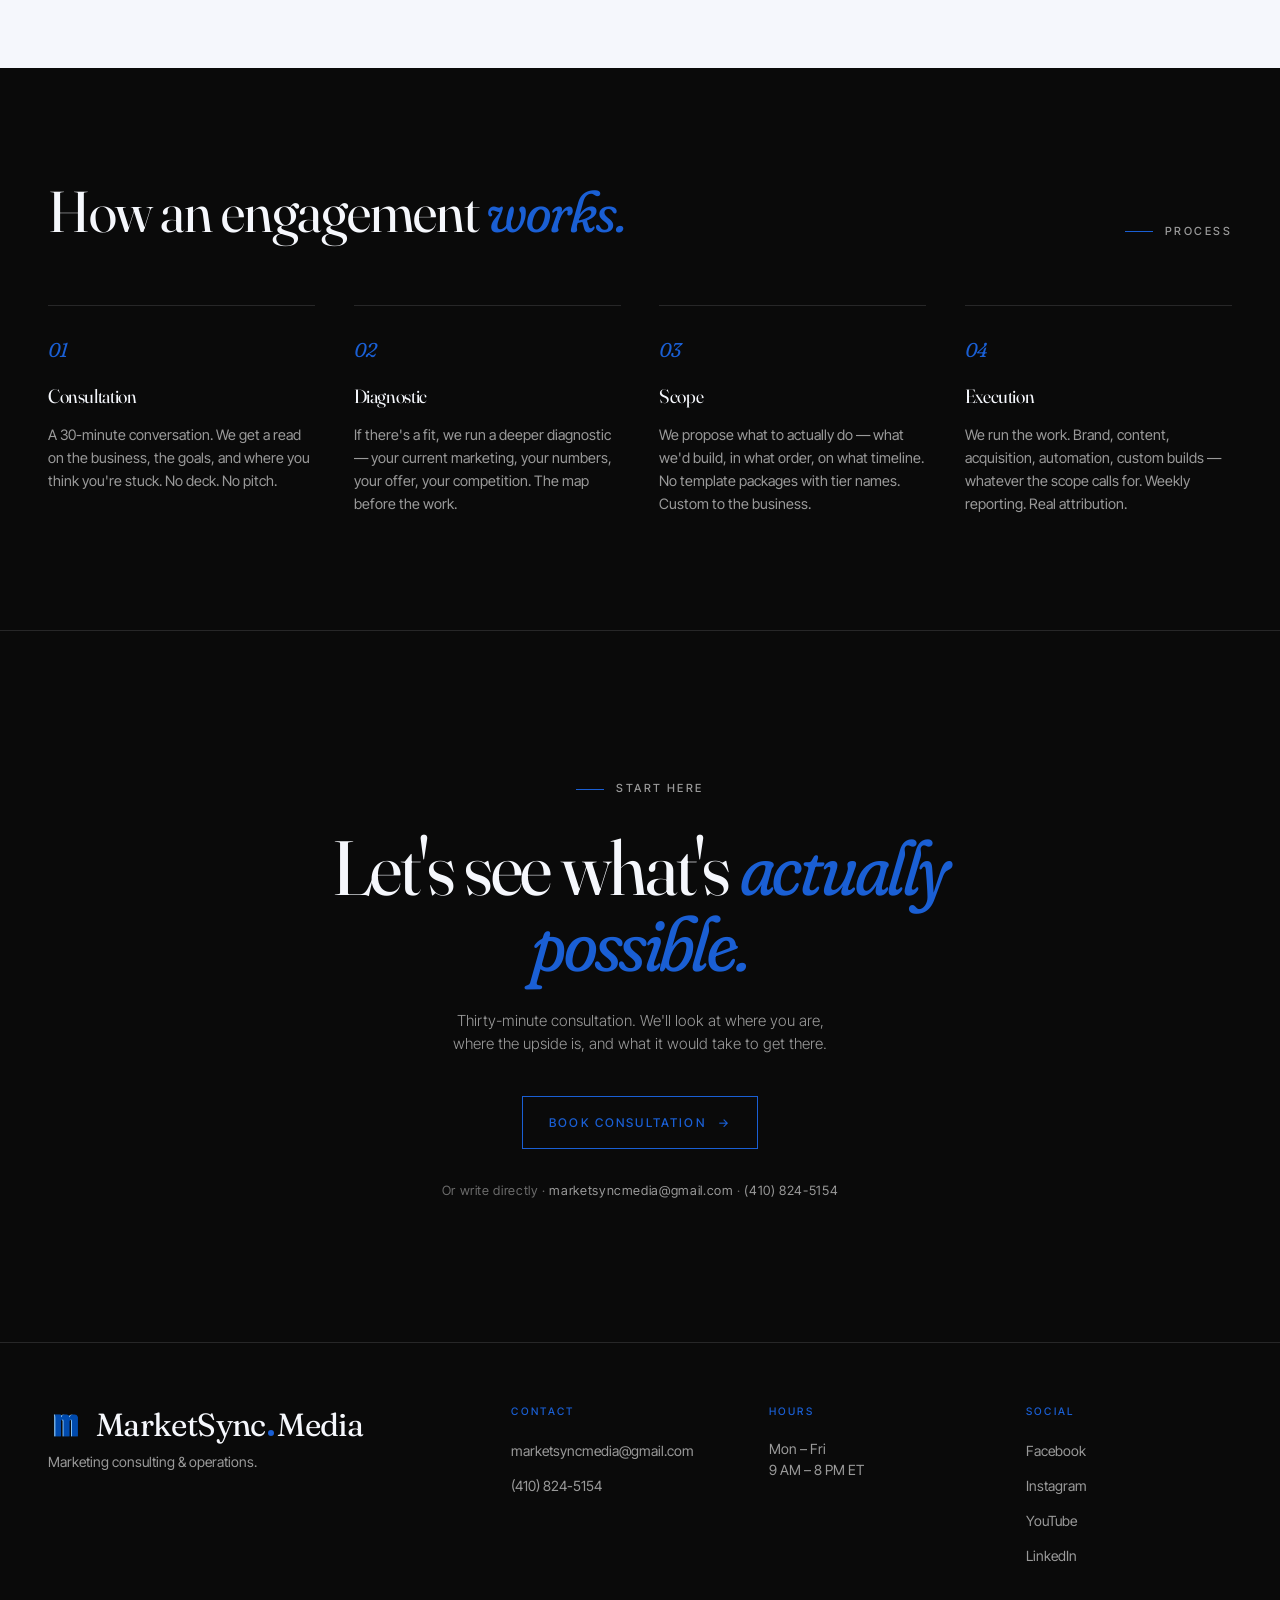
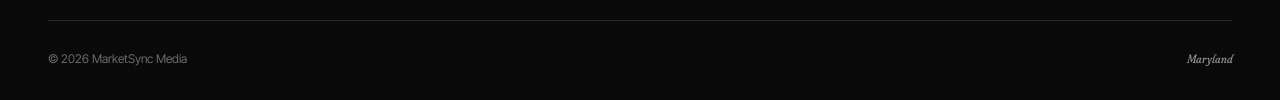
==== commit 16306158: "Update contact email to marketsyncmedia@gmail.com" ====
--- a/index.html
+++ b/index.html
@@ -41,7 +41,7 @@
       <li><a href="book.html">Book Consultation</a></li>
     </ul>
     <div class="mobile-menu-footer">
-      info@marketsyncmedia.com · (410) 824-5154
+      marketsyncmedia@gmail.com · (410) 824-5154
     </div>
   </div>
 
@@ -186,7 +186,7 @@
       <p>Thirty-minute consultation. We'll look at where you are, where the upside is, and what it would take to get there.</p>
       <a href="book.html" class="btn btn--ghost">Book Consultation <span class="arrow">→</span></a>
       <div class="closing-meta">
-        Or write directly · <a href="mailto:info@marketsyncmedia.com">info@marketsyncmedia.com</a> · <a href="tel:+14108245154">(410) 824-5154</a>
+        Or write directly · <a href="mailto:marketsyncmedia@gmail.com">marketsyncmedia@gmail.com</a> · <a href="tel:+14108245154">(410) 824-5154</a>
       </div>
     </div>
   </section>
@@ -206,7 +206,7 @@
         <div class="footer-col">
           <h4>Contact</h4>
           <ul>
-            <li><a href="mailto:info@marketsyncmedia.com">info@marketsyncmedia.com</a></li>
+            <li><a href="mailto:marketsyncmedia@gmail.com">marketsyncmedia@gmail.com</a></li>
             <li><a href="tel:+14108245154">(410) 824-5154</a></li>
           </ul>
         </div>
